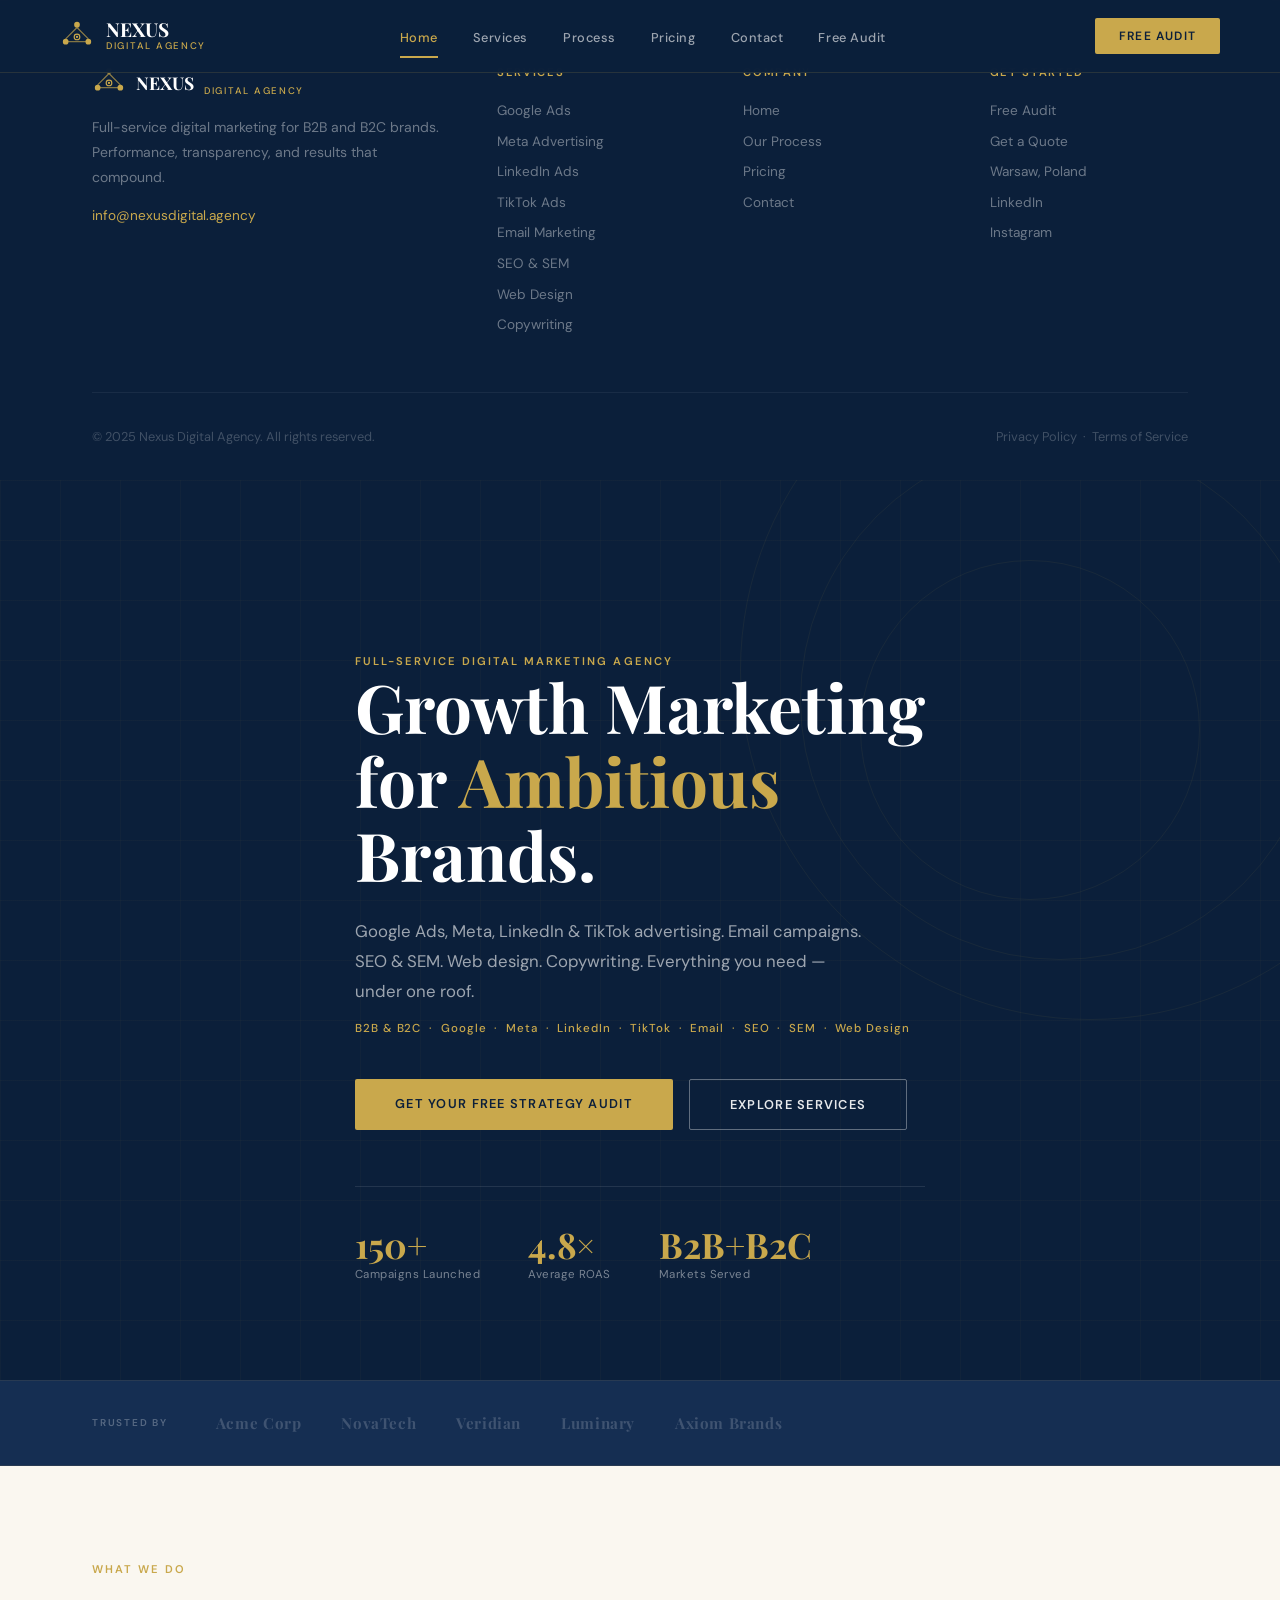
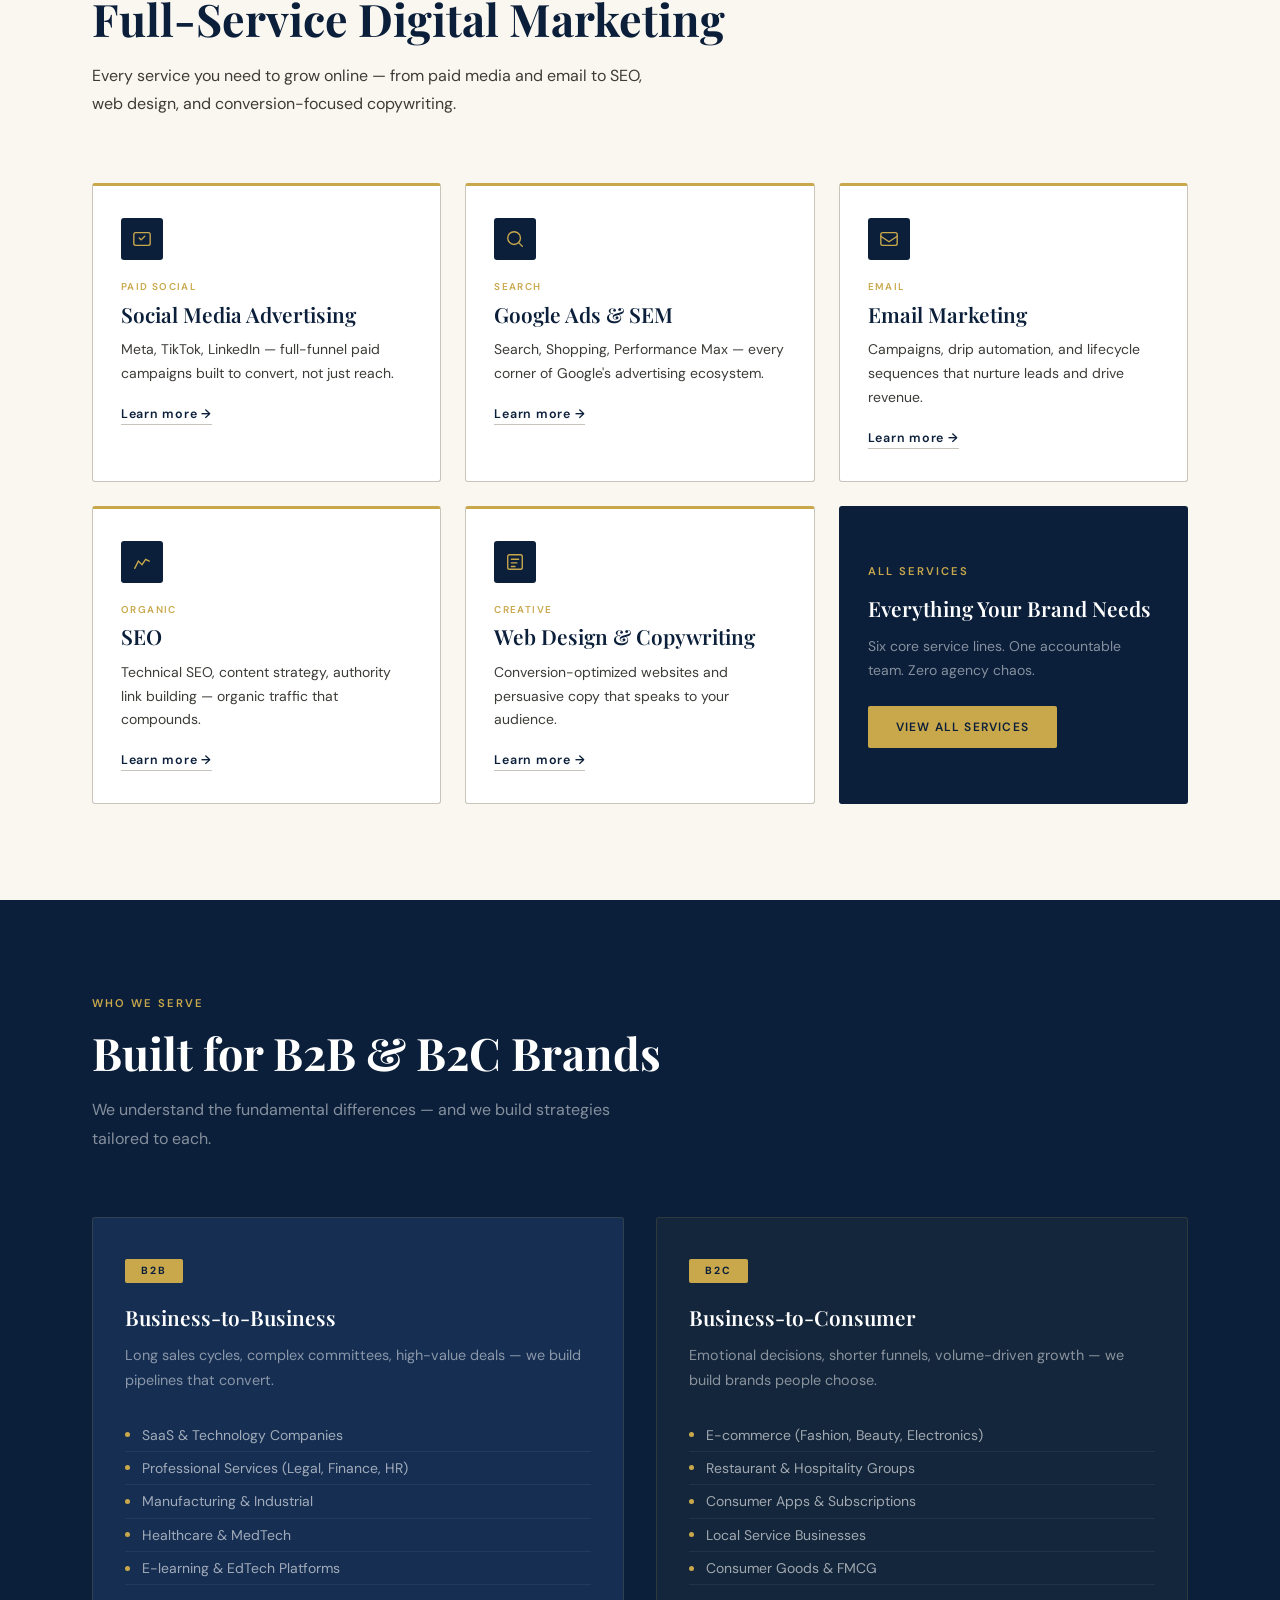
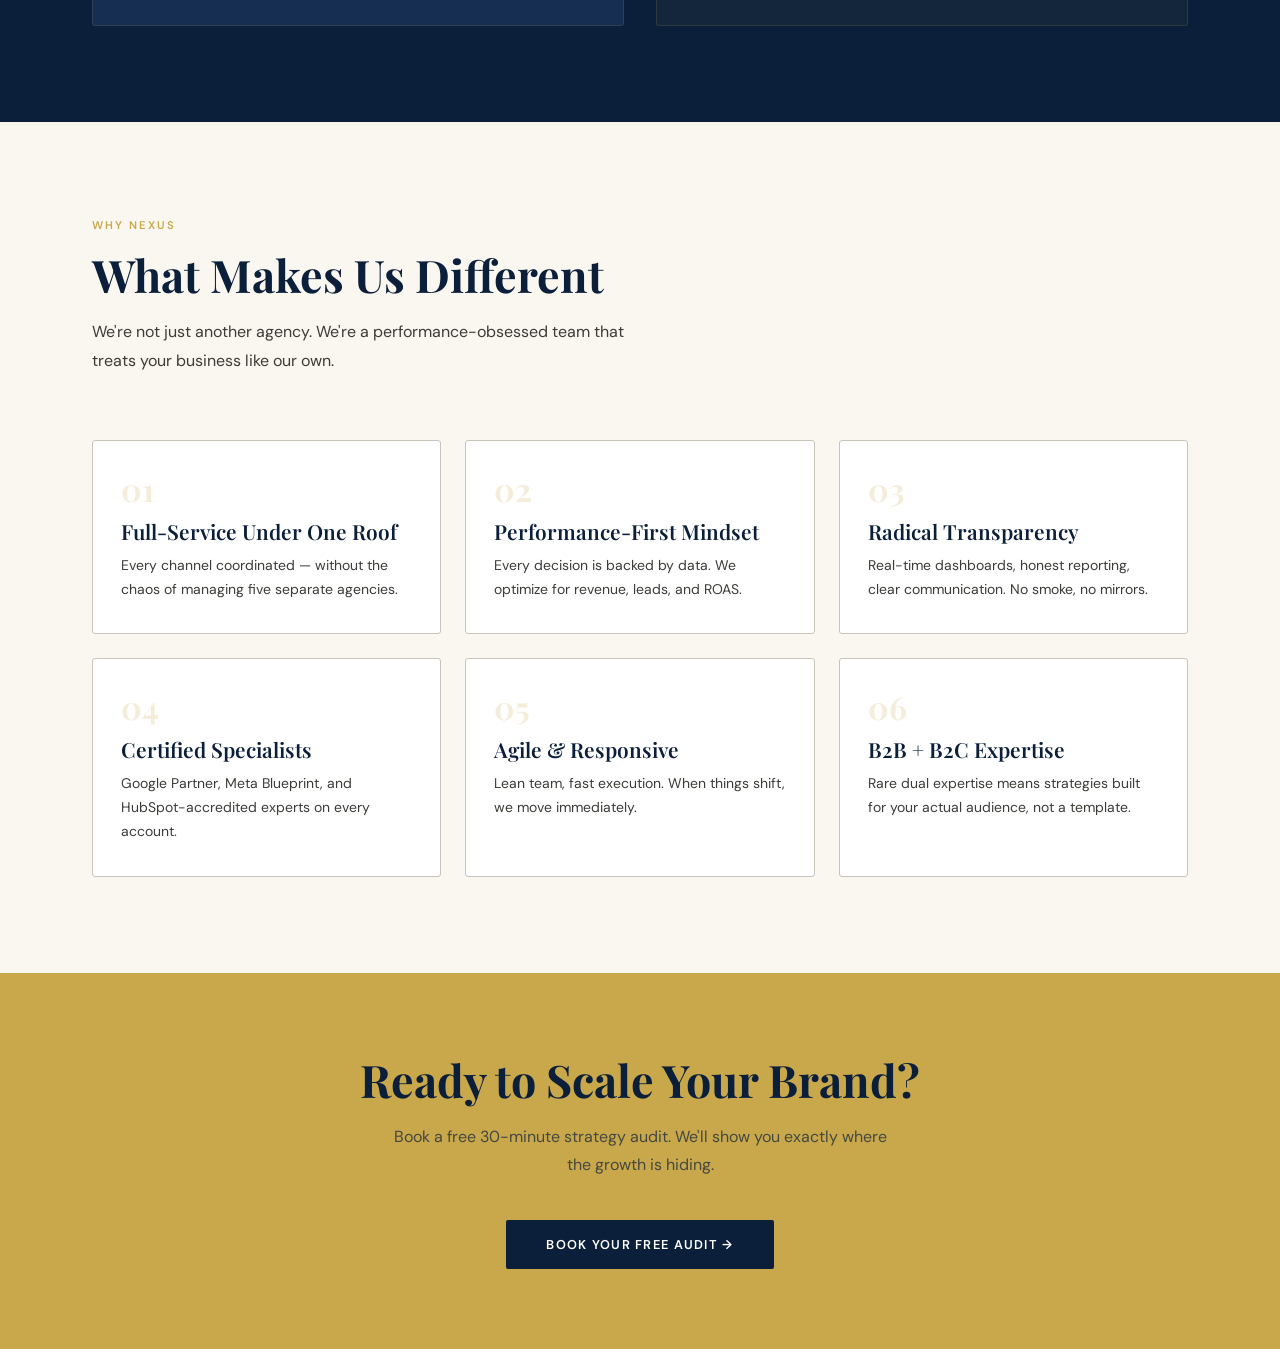
==== index.html @ a018c835 "Add files via upload" ====
<!DOCTYPE html>
<html lang="en">
<head>
<meta charset="UTF-8"/><meta name="viewport" content="width=device-width,initial-scale=1.0"/>
<title>Nexus Digital Agency — Performance-Driven Marketing</title>
<link rel="stylesheet" href="shared.css"/>
<style>
/* ── HERO ── */
.hero{background:var(--navy);min-height:100vh;display:flex;align-items:center;padding-top:72px;position:relative;overflow:hidden}
.hero-ring{position:absolute;border-radius:50%;border:1px solid rgba(201,168,76,.07)}
.hero-ring-1{width:700px;height:700px;top:-160px;right:-160px}
.hero-ring-2{width:520px;height:520px;top:-40px;right:-40px}
.hero-ring-3{width:340px;height:340px;top:80px;right:80px}
.hero-grid{position:absolute;inset:0;background-image:linear-gradient(rgba(201,168,76,.03) 1px,transparent 1px),linear-gradient(90deg,rgba(201,168,76,.03) 1px,transparent 1px);background-size:60px 60px}
.hero-content{position:relative;z-index:2;max-width:700px}
.hero h1{color:var(--white);margin-bottom:1.5rem}
.hero h1 em{font-style:normal;color:var(--gold)}
.hero-desc{font-size:1.05rem;color:rgba(255,255,255,.6);max-width:520px;line-height:1.8;margin-bottom:.75rem}
.hero-channels{font-size:.72rem;font-weight:500;letter-spacing:.08em;color:var(--gold);margin-bottom:2.5rem}
.hero-actions{display:flex;gap:1rem;flex-wrap:wrap;margin-bottom:3.5rem}
.hero-stats{display:flex;gap:3rem;padding-top:2.5rem;border-top:1px solid rgba(255,255,255,.1);flex-wrap:wrap}
.stat-num{font-family:var(--serif);font-size:2.2rem;font-weight:700;color:var(--gold);line-height:1}
.stat-label{font-size:.72rem;color:rgba(255,255,255,.45);margin-top:.3rem;letter-spacing:.04em}

/* ── CLIENTS ── */
.clients{background:var(--navy-mid);padding:2rem 0;border-top:1px solid rgba(201,168,76,.1);border-bottom:1px solid rgba(201,168,76,.1)}
.clients-inner{display:flex;align-items:center;gap:3rem;flex-wrap:wrap}
.clients-label{font-size:.62rem;font-weight:600;letter-spacing:.18em;text-transform:uppercase;color:rgba(255,255,255,.28);white-space:nowrap}
.client-logos{display:flex;gap:2.5rem;align-items:center;flex-wrap:wrap;flex:1}
.client-name{font-family:var(--serif);font-size:.95rem;font-weight:700;color:rgba(255,255,255,.18);letter-spacing:.04em}

/* ── SERVICES PREVIEW ── */
.services-preview{background:var(--cream)}
.svc-grid{display:grid;grid-template-columns:repeat(3,1fr);gap:1.5rem}
.svc-card{background:var(--white);border:1px solid var(--gray-300);border-top:3px solid var(--gold);border-radius:3px;padding:2rem 1.75rem;transition:all .3s var(--ease);position:relative;overflow:hidden}
.svc-card::after{content:'';position:absolute;bottom:0;left:0;right:0;height:2px;background:var(--navy);transform:scaleX(0);transition:transform .3s var(--ease)}
.svc-card:hover{transform:translateY(-4px);box-shadow:0 16px 40px rgba(11,31,58,.1)}
.svc-card:hover::after{transform:scaleX(1)}
.svc-icon{width:42px;height:42px;background:var(--navy);border-radius:3px;display:flex;align-items:center;justify-content:center;margin-bottom:1.25rem}
.svc-tag{font-size:.62rem;font-weight:600;letter-spacing:.14em;text-transform:uppercase;color:var(--gold);margin-bottom:.4rem}
.svc-card h3{margin-bottom:.6rem;color:var(--navy)}
.svc-card p{font-size:.875rem;line-height:1.7}
.svc-more{display:inline-flex;align-items:center;gap:.4rem;margin-top:1.25rem;font-size:.78rem;font-weight:600;letter-spacing:.06em;color:var(--navy);border-bottom:1px solid var(--gray-300);padding-bottom:2px;transition:all .2s}
.svc-card:hover .svc-more{color:var(--gold);border-color:var(--gold)}
.view-all-wrap{text-align:center;margin-top:3rem}

/* ── MARKETS ── */
.markets{background:var(--navy)}
.markets-grid{display:grid;grid-template-columns:1fr 1fr;gap:2rem}
.market-card{border-radius:3px;padding:2.5rem 2rem;border:1px solid rgba(201,168,76,.14)}
.market-card.b2b{background:var(--navy-mid)}
.market-card.b2c{background:rgba(201,168,76,.05)}
.market-badge{display:inline-block;font-size:.65rem;font-weight:700;letter-spacing:.2em;text-transform:uppercase;background:var(--gold);color:var(--navy);padding:.35rem 1rem;border-radius:2px;margin-bottom:1.25rem}
.market-card h3{color:var(--white);margin-bottom:.65rem}
.market-card>p{color:rgba(255,255,255,.5);font-size:.9rem;margin-bottom:1.5rem}
.market-list{list-style:none}
.market-list li{font-size:.875rem;color:rgba(255,255,255,.6);padding:.45rem 0;border-bottom:1px solid rgba(255,255,255,.06);display:flex;align-items:center;gap:.75rem}
.market-list li::before{content:'';width:5px;height:5px;border-radius:50%;background:var(--gold);flex-shrink:0}

/* ── WHY ── */
.why{background:var(--cream)}
.why-grid{display:grid;grid-template-columns:repeat(3,1fr);gap:1.5rem}
.why-card{padding:2rem 1.75rem;background:var(--white);border:1px solid var(--gray-300);border-radius:3px;transition:border-color .3s}
.why-card:hover{border-color:var(--gold)}
.why-num{font-family:var(--serif);font-size:2rem;font-weight:700;color:var(--gold);opacity:.2;line-height:1;margin-bottom:.75rem}
.why-card h3{margin-bottom:.5rem}
.why-card p{font-size:.875rem;line-height:1.7}

@media(max-width:900px){.svc-grid,.markets-grid,.why-grid{grid-template-columns:1fr 1fr}}
@media(max-width:580px){.svc-grid,.markets-grid,.why-grid{grid-template-columns:1fr}.hero-stats{gap:1.5rem}}
</style>
</head>
<body data-page="index">
<script src="shared-nav.js"></script>

<!-- HERO -->
<section class="hero">
  <div class="hero-grid"></div>
  <div class="hero-ring hero-ring-1"></div>
  <div class="hero-ring hero-ring-2"></div>
  <div class="hero-ring hero-ring-3"></div>
  <div class="container">
    <div class="hero-content">
      <span class="label fade-up">Full-Service Digital Marketing Agency</span>
      <h1 class="fade-up fade-up-1">Growth Marketing<br/>for <em>Ambitious</em><br/>Brands.</h1>
      <p class="hero-desc fade-up fade-up-2">Google Ads, Meta, LinkedIn &amp; TikTok advertising. Email campaigns. SEO &amp; SEM. Web design. Copywriting. Everything you need — under one roof.</p>
      <p class="hero-channels fade-up fade-up-2">B2B &amp; B2C &nbsp;·&nbsp; Google &nbsp;·&nbsp; Meta &nbsp;·&nbsp; LinkedIn &nbsp;·&nbsp; TikTok &nbsp;·&nbsp; Email &nbsp;·&nbsp; SEO &nbsp;·&nbsp; SEM &nbsp;·&nbsp; Web Design</p>
      <div class="hero-actions fade-up fade-up-3">
        <a href="free-audit.html" class="btn btn-gold">Get Your Free Strategy Audit</a>
        <a href="services.html" class="btn btn-outline">Explore Services</a>
      </div>
      <div class="hero-stats fade-up fade-up-4">
        <div><div class="stat-num">150+</div><div class="stat-label">Campaigns Launched</div></div>
        <div><div class="stat-num">4.8×</div><div class="stat-label">Average ROAS</div></div>
        <div><div class="stat-num">B2B+B2C</div><div class="stat-label">Markets Served</div></div>
      </div>
    </div>
  </div>
</section>

<!-- CLIENTS -->
<div class="clients">
  <div class="container">
    <div class="clients-inner">
      <span class="clients-label">Trusted by</span>
      <div class="client-logos">
        <span class="client-name">Acme Corp</span>
        <span class="client-name">NovaTech</span>
        <span class="client-name">Veridian</span>
        <span class="client-name">Luminary</span>
        <span class="client-name">Axiom Brands</span>
      </div>
    </div>
  </div>
</div>

<!-- SERVICES PREVIEW -->
<section class="section services-preview">
  <div class="container">
    <div class="section-header">
      <span class="label">What We Do</span>
      <h2>Full-Service Digital Marketing</h2>
      <p>Every service you need to grow online — from paid media and email to SEO, web design, and conversion-focused copywriting.</p>
    </div>
    <div class="svc-grid">
      <div class="svc-card">
        <div class="svc-icon"><svg width="20" height="20" viewBox="0 0 22 22" fill="none" stroke="#C9A84C" stroke-width="1.5" stroke-linecap="round"><rect x="2" y="4" width="18" height="14" rx="2"/><path d="M8 10l2 2 4-4"/></svg></div>
        <div class="svc-tag">Paid Social</div>
        <h3>Social Media Advertising</h3>
        <p>Meta, TikTok, LinkedIn — full-funnel paid campaigns built to convert, not just reach.</p>
        <a href="services.html" class="svc-more">Learn more →</a>
      </div>
      <div class="svc-card">
        <div class="svc-icon"><svg width="20" height="20" viewBox="0 0 22 22" fill="none" stroke="#C9A84C" stroke-width="1.5" stroke-linecap="round"><circle cx="10" cy="10" r="7"/><path d="M15 15l4 4"/></svg></div>
        <div class="svc-tag">Search</div>
        <h3>Google Ads &amp; SEM</h3>
        <p>Search, Shopping, Performance Max — every corner of Google's advertising ecosystem.</p>
        <a href="services.html" class="svc-more">Learn more →</a>
      </div>
      <div class="svc-card">
        <div class="svc-icon"><svg width="20" height="20" viewBox="0 0 22 22" fill="none" stroke="#C9A84C" stroke-width="1.5" stroke-linecap="round"><rect x="2" y="4" width="18" height="14" rx="2"/><path d="M2 8l9 6 9-6"/></svg></div>
        <div class="svc-tag">Email</div>
        <h3>Email Marketing</h3>
        <p>Campaigns, drip automation, and lifecycle sequences that nurture leads and drive revenue.</p>
        <a href="services.html" class="svc-more">Learn more →</a>
      </div>
      <div class="svc-card">
        <div class="svc-icon"><svg width="20" height="20" viewBox="0 0 22 22" fill="none" stroke="#C9A84C" stroke-width="1.5" stroke-linecap="round"><path d="M3 18l4-8 4 4 4-6 4 2"/></svg></div>
        <div class="svc-tag">Organic</div>
        <h3>SEO</h3>
        <p>Technical SEO, content strategy, authority link building — organic traffic that compounds.</p>
        <a href="services.html" class="svc-more">Learn more →</a>
      </div>
      <div class="svc-card">
        <div class="svc-icon"><svg width="20" height="20" viewBox="0 0 22 22" fill="none" stroke="#C9A84C" stroke-width="1.5" stroke-linecap="round"><rect x="3" y="3" width="16" height="16" rx="2"/><path d="M7 8h8M7 12h6M7 16h4"/></svg></div>
        <div class="svc-tag">Creative</div>
        <h3>Web Design &amp; Copywriting</h3>
        <p>Conversion-optimized websites and persuasive copy that speaks to your audience.</p>
        <a href="services.html" class="svc-more">Learn more →</a>
      </div>
      <div class="svc-card" style="background:var(--navy);border-color:var(--navy)">
        <div style="height:100%;display:flex;flex-direction:column;justify-content:center;align-items:flex-start">
          <span class="label" style="margin-bottom:1rem;display:block">All Services</span>
          <h3 style="color:var(--white);margin-bottom:.75rem">Everything Your Brand Needs</h3>
          <p style="color:rgba(255,255,255,.5);font-size:.875rem;margin-bottom:1.5rem">Six core service lines. One accountable team. Zero agency chaos.</p>
          <a href="services.html" class="btn btn-gold" style="font-size:.75rem;padding:.8rem 1.75rem">View All Services</a>
        </div>
      </div>
    </div>
  </div>
</section>

<!-- MARKETS -->
<section class="section markets">
  <div class="container">
    <div class="section-header">
      <span class="label">Who We Serve</span>
      <h2 style="color:var(--white)">Built for B2B &amp; B2C Brands</h2>
      <p style="color:rgba(255,255,255,.5)">We understand the fundamental differences — and we build strategies tailored to each.</p>
    </div>
    <div class="markets-grid">
      <div class="market-card b2b">
        <span class="market-badge">B2B</span>
        <h3>Business-to-Business</h3>
        <p>Long sales cycles, complex committees, high-value deals — we build pipelines that convert.</p>
        <ul class="market-list">
          <li>SaaS &amp; Technology Companies</li>
          <li>Professional Services (Legal, Finance, HR)</li>
          <li>Manufacturing &amp; Industrial</li>
          <li>Healthcare &amp; MedTech</li>
          <li>E-learning &amp; EdTech Platforms</li>
        </ul>
      </div>
      <div class="market-card b2c">
        <span class="market-badge">B2C</span>
        <h3>Business-to-Consumer</h3>
        <p>Emotional decisions, shorter funnels, volume-driven growth — we build brands people choose.</p>
        <ul class="market-list">
          <li>E-commerce (Fashion, Beauty, Electronics)</li>
          <li>Restaurant &amp; Hospitality Groups</li>
          <li>Consumer Apps &amp; Subscriptions</li>
          <li>Local Service Businesses</li>
          <li>Consumer Goods &amp; FMCG</li>
        </ul>
      </div>
    </div>
  </div>
</section>

<!-- WHY US -->
<section class="section why">
  <div class="container">
    <div class="section-header">
      <span class="label">Why Nexus</span>
      <h2>What Makes Us Different</h2>
      <p>We're not just another agency. We're a performance-obsessed team that treats your business like our own.</p>
    </div>
    <div class="why-grid">
      <div class="why-card"><div class="why-num">01</div><h3>Full-Service Under One Roof</h3><p>Every channel coordinated — without the chaos of managing five separate agencies.</p></div>
      <div class="why-card"><div class="why-num">02</div><h3>Performance-First Mindset</h3><p>Every decision is backed by data. We optimize for revenue, leads, and ROAS.</p></div>
      <div class="why-card"><div class="why-num">03</div><h3>Radical Transparency</h3><p>Real-time dashboards, honest reporting, clear communication. No smoke, no mirrors.</p></div>
      <div class="why-card"><div class="why-num">04</div><h3>Certified Specialists</h3><p>Google Partner, Meta Blueprint, and HubSpot-accredited experts on every account.</p></div>
      <div class="why-card"><div class="why-num">05</div><h3>Agile &amp; Responsive</h3><p>Lean team, fast execution. When things shift, we move immediately.</p></div>
      <div class="why-card"><div class="why-num">06</div><h3>B2B + B2C Expertise</h3><p>Rare dual expertise means strategies built for your actual audience, not a template.</p></div>
    </div>
  </div>
</section>

<!-- CTA -->
<section class="cta-band">
  <div class="container">
    <h2>Ready to Scale Your Brand?</h2>
    <p>Book a free 30-minute strategy audit. We'll show you exactly where the growth is hiding.</p>
    <a href="free-audit.html" class="btn btn-navy">Book Your Free Audit →</a>
  </div>
</section>
</body>
</html>
---- shared.css ----
/* ════════════════════════════════════════
   NEXUS DIGITAL AGENCY — SHARED STYLES
   Navy #0B1F3A · Gold #C9A84C
   Playfair Display + DM Sans
════════════════════════════════════════ */
@import url('https://fonts.googleapis.com/css2?family=Playfair+Display:ital,wght@0,400;0,600;0,700;0,900;1,400&family=DM+Sans:wght@300;400;500;600&display=swap');

:root {
  --navy:       #0B1F3A;
  --navy-mid:   #152E52;
  --navy-light: #1E3F6F;
  --gold:       #C9A84C;
  --gold-light: #E8C96B;
  --gold-pale:  #F5E6B8;
  --cream:      #FAF7F0;
  --white:      #FFFFFF;
  --gray-100:   #F4F2EE;
  --gray-300:   #C8C4BB;
  --gray-500:   #8A8680;
  --gray-700:   #3D3B37;
  --serif: 'Playfair Display', Georgia, serif;
  --sans:  'DM Sans', system-ui, sans-serif;
  --ease:  cubic-bezier(0.25,0.46,0.45,0.94);
}
*,*::before,*::after{box-sizing:border-box;margin:0;padding:0}
html{scroll-behavior:smooth}
body{font-family:var(--sans);background:var(--cream);color:var(--navy);overflow-x:hidden}
h1,h2,h3{font-family:var(--serif)}
h1{font-size:clamp(2.4rem,6vw,4.2rem);font-weight:700;line-height:1.1}
h2{font-size:clamp(1.8rem,4vw,2.8rem);font-weight:700;line-height:1.2}
h3{font-size:clamp(1rem,2vw,1.3rem);font-weight:600;line-height:1.4}
p{font-size:1rem;line-height:1.8;color:var(--gray-700)}
a{text-decoration:none;color:inherit}
.label{font-size:.7rem;font-weight:600;letter-spacing:.18em;text-transform:uppercase;color:var(--gold)}
.container{max-width:1160px;margin:0 auto;padding:0 2rem}
.section{padding:6rem 0}
.section-header{margin-bottom:4rem}
.section-header .label{margin-bottom:1rem;display:block}
.section-header h2{margin-bottom:1rem}
.section-header p{max-width:560px}

/* ── BUTTONS ── */
.btn{display:inline-block;font-family:var(--sans);font-size:.8rem;font-weight:600;letter-spacing:.1em;text-transform:uppercase;padding:1rem 2.5rem;border-radius:2px;cursor:pointer;transition:all .25s var(--ease);border:none;outline:none}
.btn-gold{background:var(--gold);color:var(--navy)}.btn-gold:hover{background:var(--gold-light);transform:translateY(-2px)}
.btn-outline{background:transparent;color:rgba(255,255,255,.9);border:1px solid rgba(255,255,255,.35)}.btn-outline:hover{border-color:var(--gold);color:var(--gold);transform:translateY(-2px)}
.btn-navy{background:var(--navy);color:var(--white)}.btn-navy:hover{background:var(--navy-light);transform:translateY(-2px)}
.btn-outline-navy{background:transparent;color:var(--navy);border:1px solid var(--navy)}.btn-outline-navy:hover{background:var(--navy);color:var(--white);transform:translateY(-2px)}

/* ── NAVBAR ── */
.navbar{position:fixed;top:0;left:0;right:0;z-index:200;background:rgba(11,31,58,.97);backdrop-filter:blur(12px);border-bottom:1px solid rgba(201,168,76,.15);padding:0 2rem}
.navbar-inner{max-width:1160px;margin:0 auto;height:72px;display:flex;align-items:center;justify-content:space-between}
.navbar-logo{display:flex;align-items:center;gap:12px}
.navbar-logo-text .name{font-family:var(--serif);font-size:1.2rem;font-weight:700;color:var(--white);line-height:1}
.navbar-logo-text .tagline{font-size:.6rem;font-weight:500;letter-spacing:.18em;text-transform:uppercase;color:var(--gold)}
.navbar-nav{display:flex;align-items:center;gap:0;list-style:none}
.navbar-nav a{font-size:.8rem;font-weight:500;letter-spacing:.04em;color:rgba(255,255,255,.6);padding:.5rem 1.1rem;transition:color .2s;position:relative}
.navbar-nav a:hover{color:var(--gold)}
.navbar-nav a.active{color:var(--gold)}
.navbar-nav a.active::after{content:'';position:absolute;bottom:-4px;left:1.1rem;right:1.1rem;height:2px;background:var(--gold)}
.navbar-cta{font-size:.75rem;font-weight:600;letter-spacing:.1em;text-transform:uppercase;background:var(--gold);color:var(--navy);padding:.65rem 1.5rem;border-radius:2px;transition:all .2s;margin-left:1rem}
.navbar-cta:hover{background:var(--gold-light);transform:translateY(-1px)}
.hamburger{display:none;flex-direction:column;gap:5px;cursor:pointer;padding:.5rem}
.hamburger span{width:22px;height:1.5px;background:var(--white);transition:all .3s}
@media(max-width:768px){
  .navbar-nav{display:none;position:absolute;top:72px;left:0;right:0;background:var(--navy);padding:1rem 2rem 1.5rem;flex-direction:column;align-items:flex-start;gap:0;border-top:1px solid rgba(201,168,76,.15)}
  .navbar-nav.open{display:flex}
  .navbar-nav a{padding:.75rem 0;width:100%}
  .hamburger{display:flex}
  .navbar-cta{display:none}
}

/* ── PAGE HERO (interior pages) ── */
.page-hero{background:var(--navy);padding:8rem 0 5rem;position:relative;overflow:hidden}
.page-hero-geo{position:absolute;top:0;right:0;bottom:0;width:50%;pointer-events:none}
.page-hero-ring{position:absolute;border-radius:50%;border:1px solid rgba(201,168,76,.06)}
.page-hero .label{margin-bottom:1rem;display:block}
.page-hero h1{color:var(--white);margin-bottom:1.25rem}
.page-hero h1 em{font-style:normal;color:var(--gold)}
.page-hero-desc{font-size:1.05rem;color:rgba(255,255,255,.6);max-width:540px;line-height:1.8}

/* ── FOOTER ── */
footer{background:var(--navy);padding:4rem 0 2rem;border-top:1px solid rgba(201,168,76,.15)}
.footer-grid{display:grid;grid-template-columns:1.8fr 1fr 1fr 1fr;gap:3rem;margin-bottom:3rem}
.footer-brand p{font-size:.875rem;color:rgba(255,255,255,.4);line-height:1.8;margin-top:1rem}
.footer-col h4{font-size:.7rem;font-weight:600;letter-spacing:.15em;text-transform:uppercase;color:var(--gold);margin-bottom:1.25rem}
.footer-links{list-style:none}
.footer-links li{margin-bottom:.6rem}
.footer-links a{font-size:.85rem;color:rgba(255,255,255,.4);transition:color .2s}
.footer-links a:hover{color:var(--gold)}
.footer-bottom{padding-top:2rem;border-top:1px solid rgba(255,255,255,.06);display:flex;justify-content:space-between;align-items:center;flex-wrap:wrap;gap:1rem}
.footer-bottom p{font-size:.8rem;color:rgba(255,255,255,.22)}
@media(max-width:900px){.footer-grid{grid-template-columns:1fr 1fr}}
@media(max-width:560px){.footer-grid{grid-template-columns:1fr}}

/* ── CTA BAND ── */
.cta-band{background:var(--gold);padding:5rem 0;text-align:center}
.cta-band h2{color:var(--navy);margin-bottom:1rem}
.cta-band p{color:rgba(11,31,58,.7);max-width:520px;margin:0 auto 2.5rem;font-size:1rem}

/* ── FADE IN ANIMATION ── */
@keyframes fadeUp{from{opacity:0;transform:translateY(24px)}to{opacity:1;transform:none}}
.fade-up{animation:fadeUp .7s var(--ease) both}
.fade-up-1{animation-delay:.1s}
.fade-up-2{animation-delay:.2s}
.fade-up-3{animation-delay:.3s}
.fade-up-4{animation-delay:.4s}
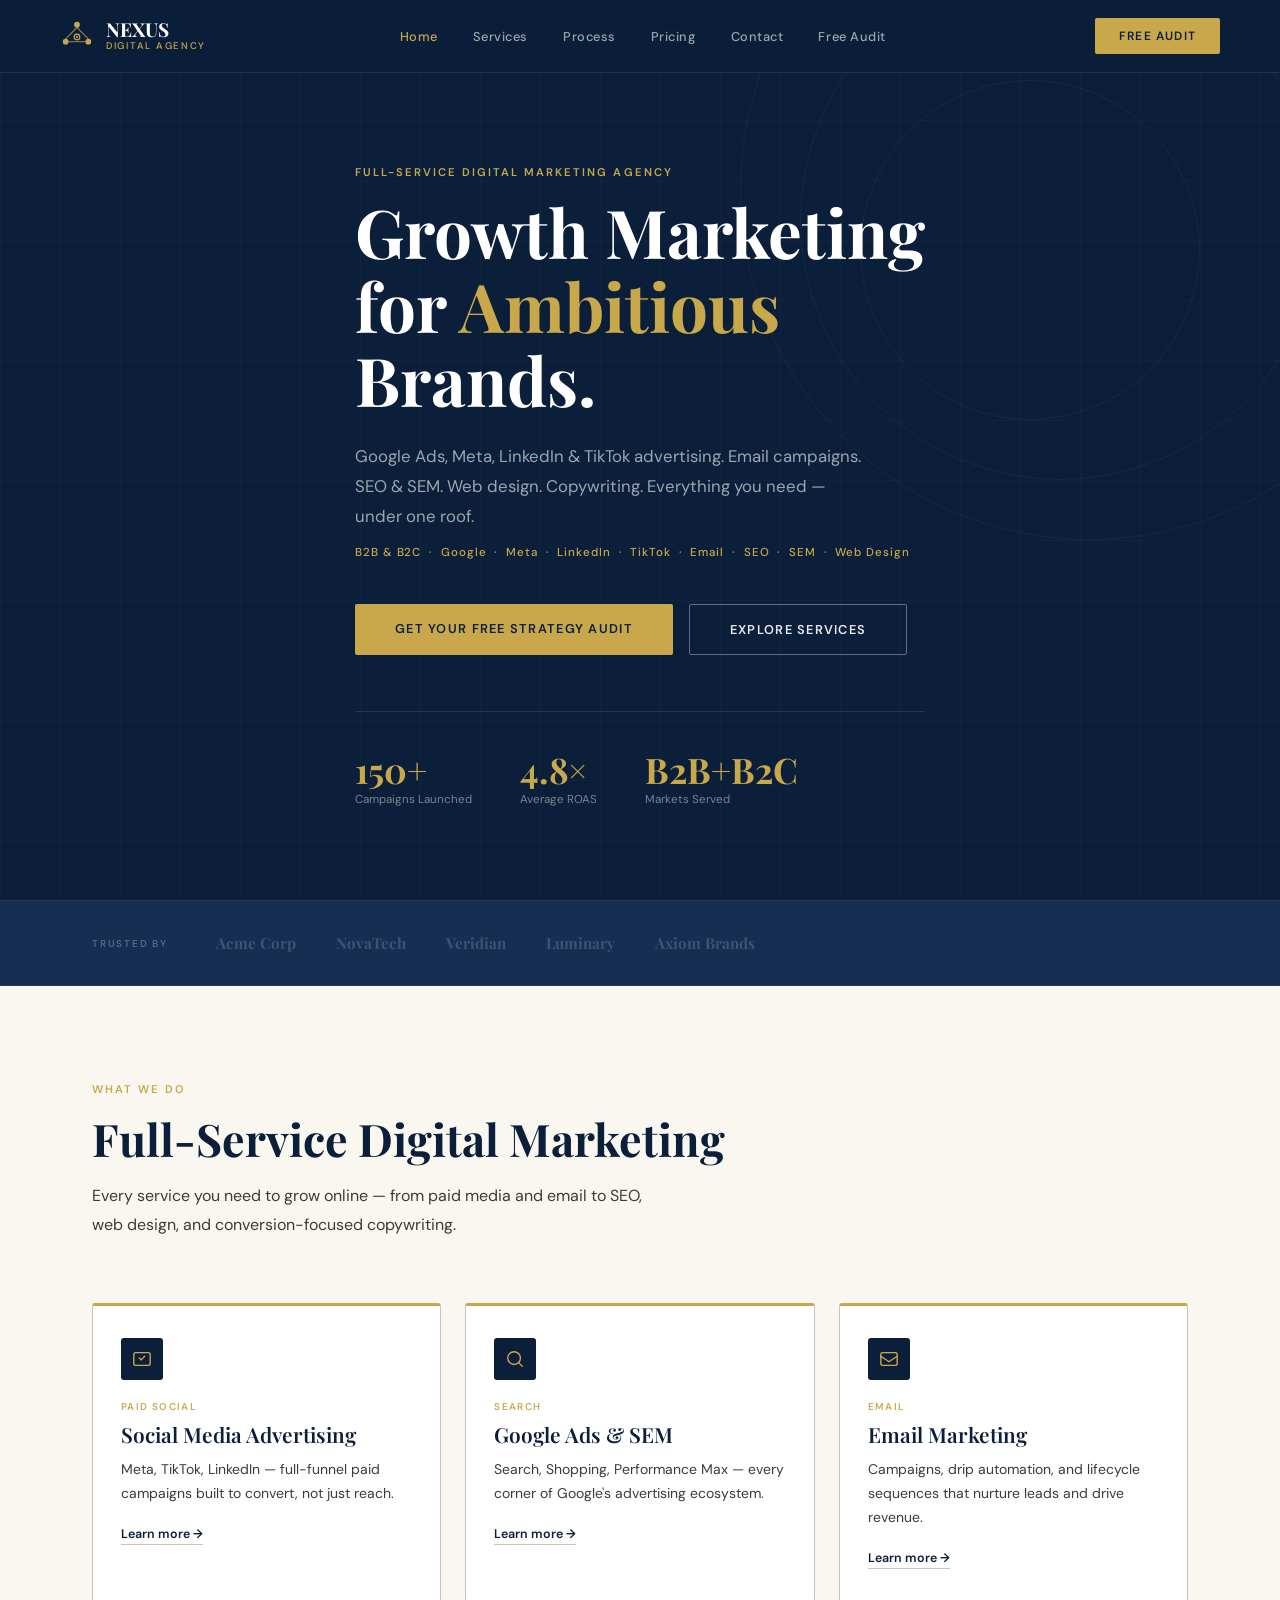
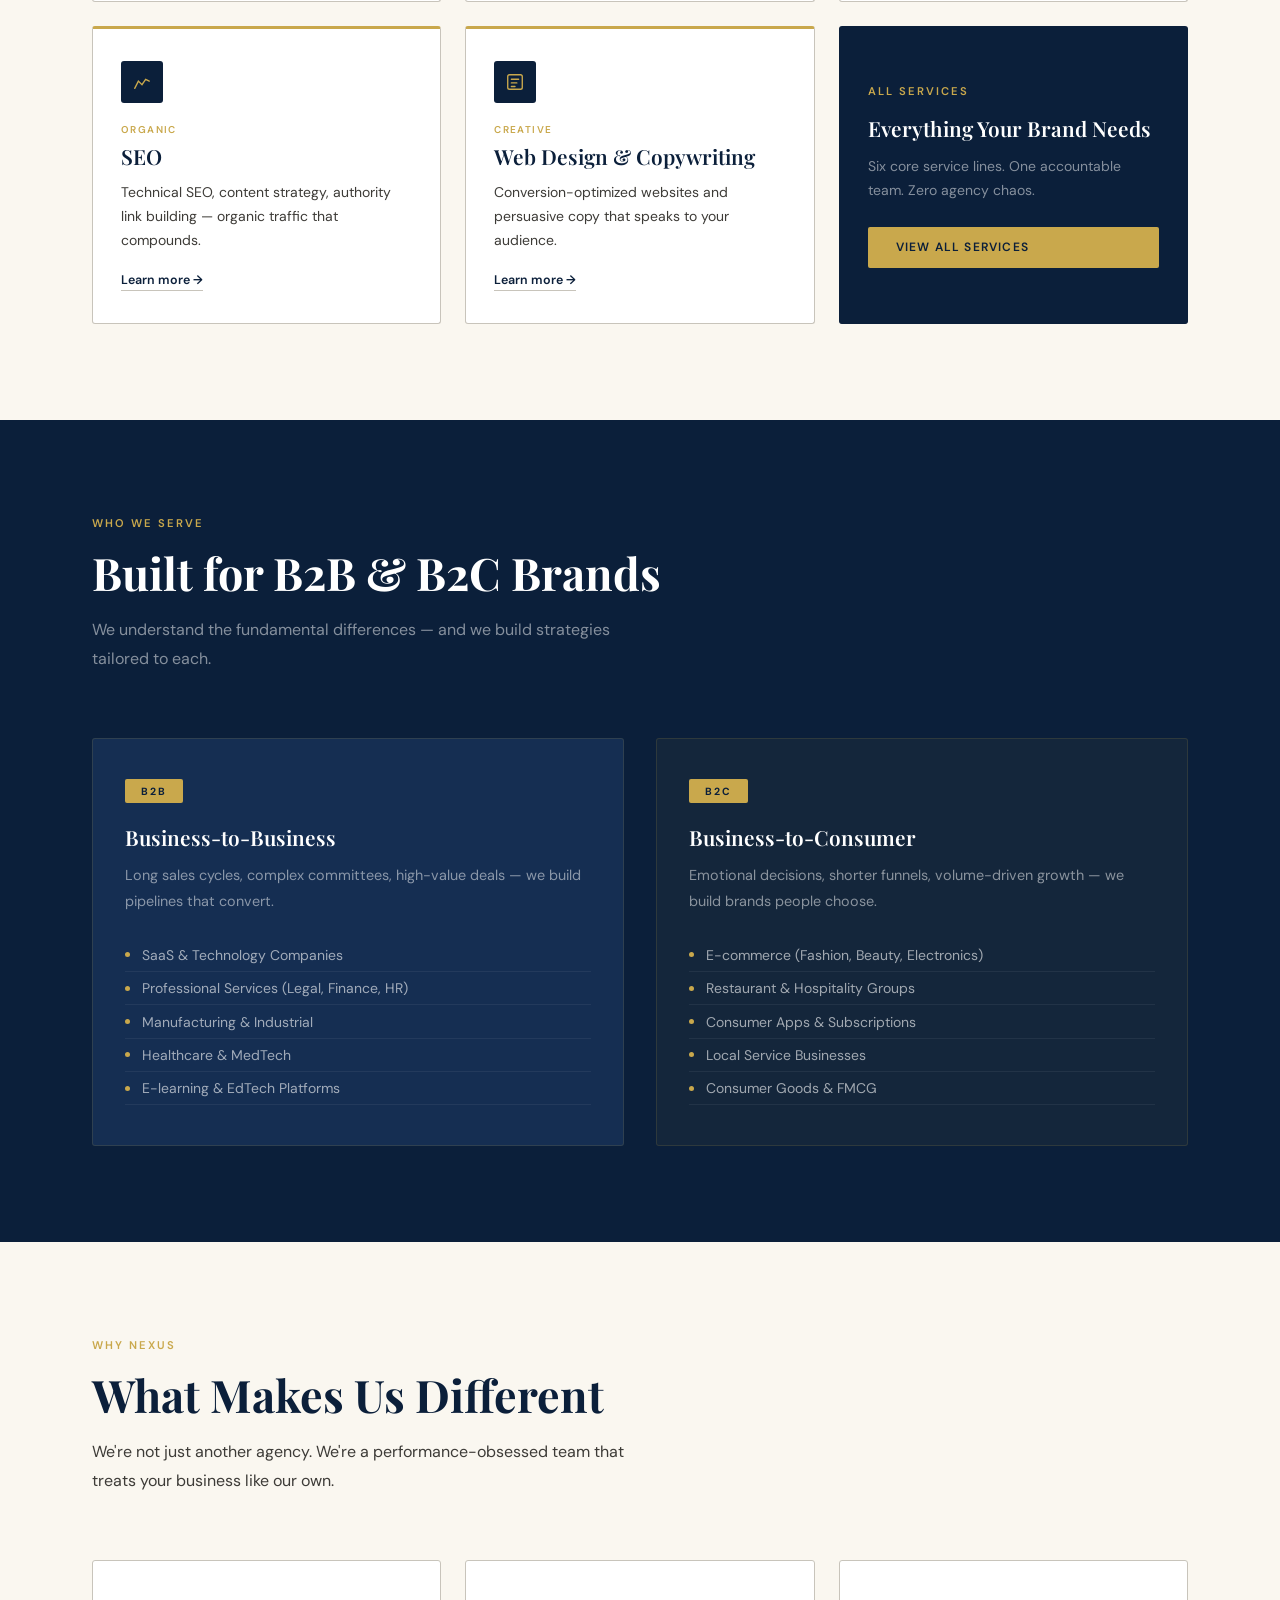
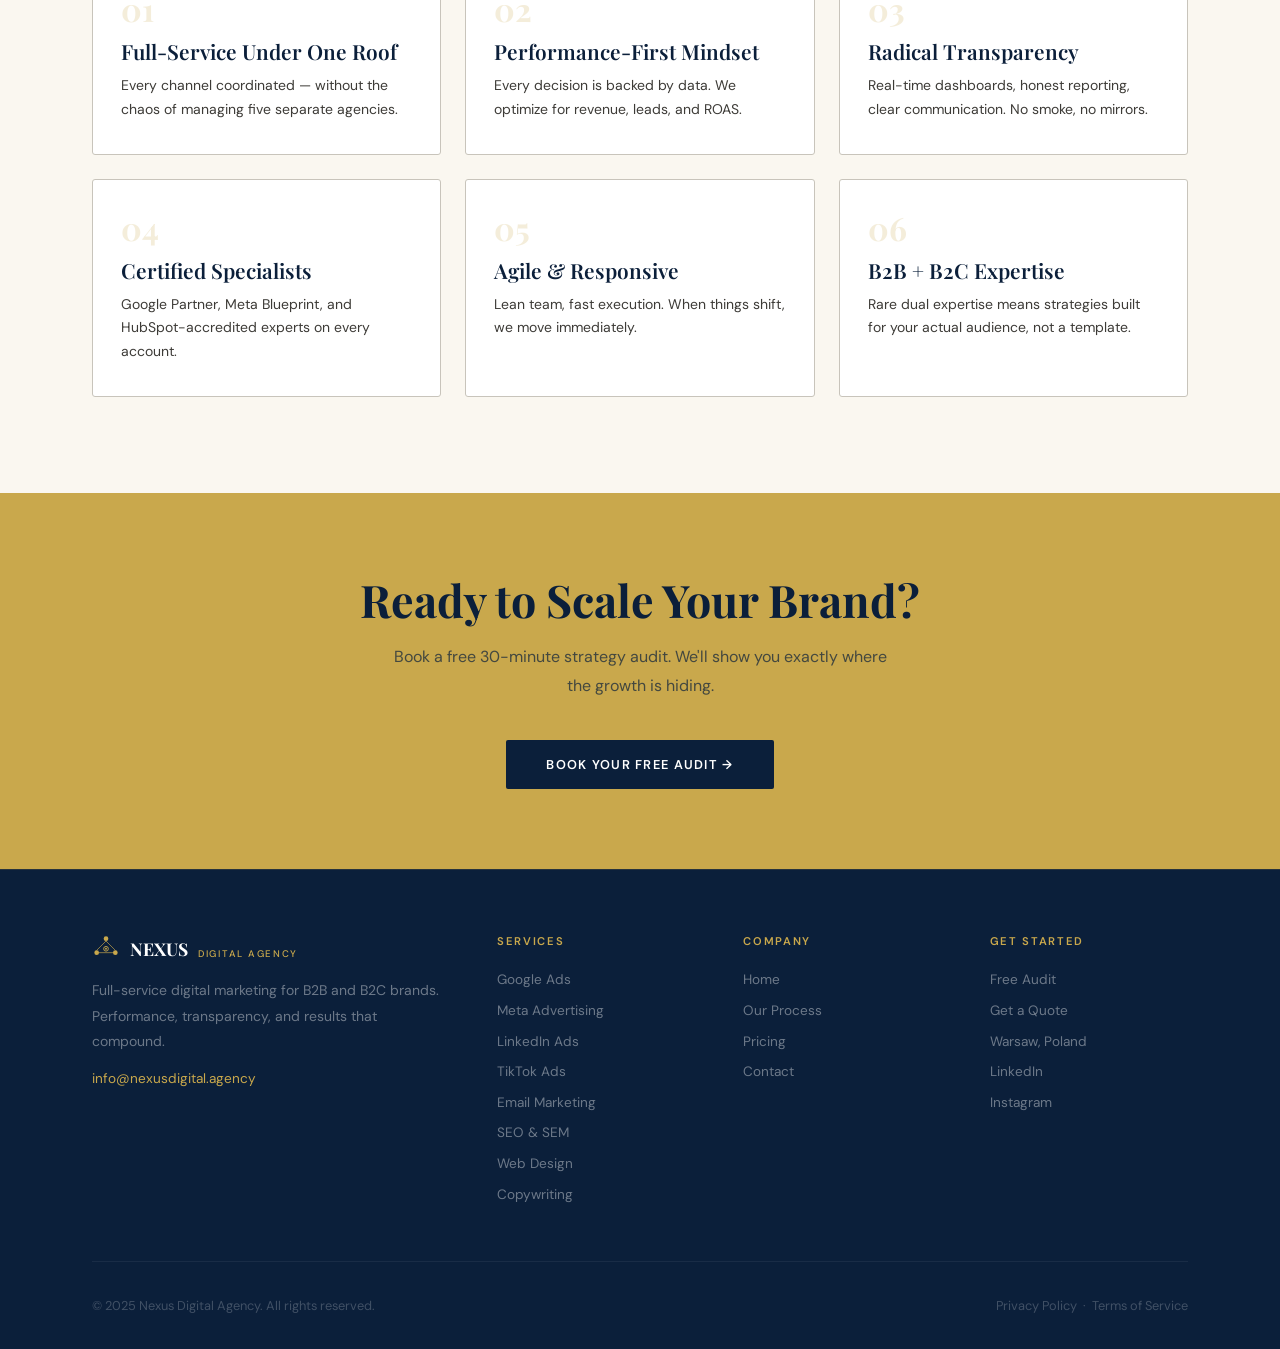
==== commit 63d88b11: "Add files via upload" ====
--- a/index.html
+++ b/index.html
@@ -1,11 +1,82 @@
 <!DOCTYPE html>
 <html lang="en">
 <head>
-<meta charset="UTF-8"/><meta name="viewport" content="width=device-width,initial-scale=1.0"/>
+<meta charset="UTF-8"/>
+<meta name="viewport" content="width=device-width,initial-scale=1.0"/>
 <title>Nexus Digital Agency — Performance-Driven Marketing</title>
-<link rel="stylesheet" href="shared.css"/>
+<link rel="preconnect" href="https://fonts.googleapis.com"/>
+<link rel="preconnect" href="https://fonts.gstatic.com" crossorigin/>
+<link href="https://fonts.googleapis.com/css2?family=Playfair+Display:ital,wght@0,400;0,600;0,700;0,900;1,400&family=DM+Sans:wght@300;400;500;600&display=swap" rel="stylesheet"/>
 <style>
-/* ── HERO ── */
+
+:root{--navy:#0B1F3A;--navy-mid:#152E52;--navy-light:#1E3F6F;--gold:#C9A84C;--gold-light:#E8C96B;--gold-pale:#F5E6B8;--cream:#FAF7F0;--white:#FFFFFF;--gray-100:#F4F2EE;--gray-300:#C8C4BB;--gray-500:#8A8680;--gray-700:#3D3B37;--serif:'Playfair Display',Georgia,serif;--sans:'DM Sans',system-ui,sans-serif;--ease:cubic-bezier(.25,.46,.45,.94)}
+*,*::before,*::after{box-sizing:border-box;margin:0;padding:0}
+html{scroll-behavior:smooth}
+body{font-family:var(--sans);background:var(--cream);color:var(--navy);overflow-x:hidden}
+h1,h2,h3{font-family:var(--serif)}
+h1{font-size:clamp(2.4rem,6vw,4.2rem);font-weight:700;line-height:1.1}
+h2{font-size:clamp(1.8rem,4vw,2.8rem);font-weight:700;line-height:1.2}
+h3{font-size:clamp(1rem,2vw,1.3rem);font-weight:600;line-height:1.4}
+p{font-size:1rem;line-height:1.8;color:var(--gray-700)}
+a{text-decoration:none;color:inherit}
+.label{font-size:.7rem;font-weight:600;letter-spacing:.18em;text-transform:uppercase;color:var(--gold)}
+.container{max-width:1160px;margin:0 auto;padding:0 2rem}
+.section{padding:6rem 0}
+.section-header{margin-bottom:4rem}
+.section-header .label{margin-bottom:1rem;display:block}
+.section-header h2{margin-bottom:1rem}
+.section-header p{max-width:560px}
+/* BUTTONS */
+.btn{display:inline-block;font-family:var(--sans);font-size:.8rem;font-weight:600;letter-spacing:.1em;text-transform:uppercase;padding:1rem 2.5rem;border-radius:2px;cursor:pointer;transition:all .25s;border:none;outline:none}
+.btn-gold{background:var(--gold);color:var(--navy)}.btn-gold:hover{background:var(--gold-light);transform:translateY(-2px)}
+.btn-outline{background:transparent;color:rgba(255,255,255,.9);border:1px solid rgba(255,255,255,.35)}.btn-outline:hover{border-color:var(--gold);color:var(--gold);transform:translateY(-2px)}
+.btn-navy{background:var(--navy);color:var(--white)}.btn-navy:hover{background:var(--navy-light);transform:translateY(-2px)}
+/* NAVBAR */
+.navbar{position:fixed;top:0;left:0;right:0;z-index:999;background:rgba(11,31,58,.98);border-bottom:1px solid rgba(201,168,76,.15);padding:0 2rem}
+.navbar-inner{max-width:1160px;margin:0 auto;height:72px;display:flex;align-items:center;justify-content:space-between}
+.navbar-logo{display:flex;align-items:center;gap:12px}
+.navbar-logo-text .name{font-family:var(--serif);font-size:1.2rem;font-weight:700;color:var(--white);line-height:1}
+.navbar-logo-text .tagline{font-size:.6rem;font-weight:500;letter-spacing:.18em;text-transform:uppercase;color:var(--gold)}
+.navbar-nav{display:flex;align-items:center;list-style:none;gap:0}
+.navbar-nav a{font-size:.8rem;font-weight:500;letter-spacing:.04em;color:rgba(255,255,255,.6);padding:.5rem 1.1rem;transition:color .2s;display:block}
+.navbar-nav a:hover,.navbar-nav a.active{color:var(--gold)}
+.navbar-cta{font-size:.75rem;font-weight:600;letter-spacing:.1em;text-transform:uppercase;background:var(--gold);color:var(--navy);padding:.65rem 1.5rem;border-radius:2px;transition:all .2s;margin-left:1rem;white-space:nowrap}
+.navbar-cta:hover{background:var(--gold-light)}
+.hamburger{display:none;flex-direction:column;gap:5px;cursor:pointer;padding:.5rem;background:none;border:none}
+.hamburger span{display:block;width:22px;height:2px;background:var(--white)}
+@media(max-width:768px){
+  .hamburger{display:flex}
+  .navbar-cta{display:none}
+  .navbar-nav{display:none;position:absolute;top:72px;left:0;right:0;background:var(--navy);padding:1rem 2rem 1.5rem;flex-direction:column;align-items:flex-start;border-top:1px solid rgba(201,168,76,.15)}
+  .navbar-nav.open{display:flex}
+  .navbar-nav a{padding:.75rem 0;width:100%;border-bottom:1px solid rgba(255,255,255,.05)}
+}
+/* PAGE HERO */
+.page-hero{background:var(--navy);padding:8rem 0 5rem;position:relative;overflow:hidden;margin-top:72px}
+.page-hero-ring{position:absolute;border-radius:50%;border:1px solid rgba(201,168,76,.06)}
+.page-hero .label{margin-bottom:1rem;display:block}
+.page-hero h1{color:var(--white);margin-bottom:1.25rem}
+.page-hero h1 em{font-style:normal;color:var(--gold)}
+.page-hero-desc{font-size:1.05rem;color:rgba(255,255,255,.6);max-width:540px;line-height:1.8}
+/* FOOTER */
+footer{background:var(--navy);padding:4rem 0 2rem;border-top:1px solid rgba(201,168,76,.15)}
+.footer-grid{display:grid;grid-template-columns:1.8fr 1fr 1fr 1fr;gap:3rem;margin-bottom:3rem}
+.footer-brand p{font-size:.875rem;color:rgba(255,255,255,.4);line-height:1.8;margin-top:1rem}
+.footer-col h4{font-size:.7rem;font-weight:600;letter-spacing:.15em;text-transform:uppercase;color:var(--gold);margin-bottom:1.25rem}
+.footer-links{list-style:none}
+.footer-links li{margin-bottom:.6rem}
+.footer-links a{font-size:.85rem;color:rgba(255,255,255,.4);transition:color .2s}
+.footer-links a:hover{color:var(--gold)}
+.footer-bottom{padding-top:2rem;border-top:1px solid rgba(255,255,255,.06);display:flex;justify-content:space-between;align-items:center;flex-wrap:wrap;gap:1rem}
+.footer-bottom p{font-size:.8rem;color:rgba(255,255,255,.22)}
+@media(max-width:900px){.footer-grid{grid-template-columns:1fr 1fr}}
+@media(max-width:560px){.footer-grid{grid-template-columns:1fr}}
+/* CTA BAND */
+.cta-band{background:var(--gold);padding:5rem 0;text-align:center}
+.cta-band h2{color:var(--navy);margin-bottom:1rem}
+.cta-band p{color:rgba(11,31,58,.7);max-width:520px;margin:0 auto 2.5rem;font-size:1rem}
+
+
 .hero{background:var(--navy);min-height:100vh;display:flex;align-items:center;padding-top:72px;position:relative;overflow:hidden}
 .hero-ring{position:absolute;border-radius:50%;border:1px solid rgba(201,168,76,.07)}
 .hero-ring-1{width:700px;height:700px;top:-160px;right:-160px}
@@ -20,31 +91,23 @@
 .hero-actions{display:flex;gap:1rem;flex-wrap:wrap;margin-bottom:3.5rem}
 .hero-stats{display:flex;gap:3rem;padding-top:2.5rem;border-top:1px solid rgba(255,255,255,.1);flex-wrap:wrap}
 .stat-num{font-family:var(--serif);font-size:2.2rem;font-weight:700;color:var(--gold);line-height:1}
-.stat-label{font-size:.72rem;color:rgba(255,255,255,.45);margin-top:.3rem;letter-spacing:.04em}
-
-/* ── CLIENTS ── */
+.stat-label{font-size:.72rem;color:rgba(255,255,255,.45);margin-top:.3rem}
 .clients{background:var(--navy-mid);padding:2rem 0;border-top:1px solid rgba(201,168,76,.1);border-bottom:1px solid rgba(201,168,76,.1)}
 .clients-inner{display:flex;align-items:center;gap:3rem;flex-wrap:wrap}
 .clients-label{font-size:.62rem;font-weight:600;letter-spacing:.18em;text-transform:uppercase;color:rgba(255,255,255,.28);white-space:nowrap}
 .client-logos{display:flex;gap:2.5rem;align-items:center;flex-wrap:wrap;flex:1}
-.client-name{font-family:var(--serif);font-size:.95rem;font-weight:700;color:rgba(255,255,255,.18);letter-spacing:.04em}
-
-/* ── SERVICES PREVIEW ── */
-.services-preview{background:var(--cream)}
+.client-name{font-family:var(--serif);font-size:.95rem;font-weight:700;color:rgba(255,255,255,.18)}
 .svc-grid{display:grid;grid-template-columns:repeat(3,1fr);gap:1.5rem}
-.svc-card{background:var(--white);border:1px solid var(--gray-300);border-top:3px solid var(--gold);border-radius:3px;padding:2rem 1.75rem;transition:all .3s var(--ease);position:relative;overflow:hidden}
-.svc-card::after{content:'';position:absolute;bottom:0;left:0;right:0;height:2px;background:var(--navy);transform:scaleX(0);transition:transform .3s var(--ease)}
+.svc-card{background:var(--white);border:1px solid var(--gray-300);border-top:3px solid var(--gold);border-radius:3px;padding:2rem 1.75rem;transition:all .3s;position:relative;overflow:hidden}
+.svc-card::after{content:'';position:absolute;bottom:0;left:0;right:0;height:2px;background:var(--navy);transform:scaleX(0);transition:transform .3s}
 .svc-card:hover{transform:translateY(-4px);box-shadow:0 16px 40px rgba(11,31,58,.1)}
 .svc-card:hover::after{transform:scaleX(1)}
 .svc-icon{width:42px;height:42px;background:var(--navy);border-radius:3px;display:flex;align-items:center;justify-content:center;margin-bottom:1.25rem}
 .svc-tag{font-size:.62rem;font-weight:600;letter-spacing:.14em;text-transform:uppercase;color:var(--gold);margin-bottom:.4rem}
 .svc-card h3{margin-bottom:.6rem;color:var(--navy)}
 .svc-card p{font-size:.875rem;line-height:1.7}
-.svc-more{display:inline-flex;align-items:center;gap:.4rem;margin-top:1.25rem;font-size:.78rem;font-weight:600;letter-spacing:.06em;color:var(--navy);border-bottom:1px solid var(--gray-300);padding-bottom:2px;transition:all .2s}
+.svc-more{display:inline-flex;align-items:center;gap:.4rem;margin-top:1.25rem;font-size:.78rem;font-weight:600;color:var(--navy);border-bottom:1px solid var(--gray-300);padding-bottom:2px;transition:all .2s}
 .svc-card:hover .svc-more{color:var(--gold);border-color:var(--gold)}
-.view-all-wrap{text-align:center;margin-top:3rem}
-
-/* ── MARKETS ── */
 .markets{background:var(--navy)}
 .markets-grid{display:grid;grid-template-columns:1fr 1fr;gap:2rem}
 .market-card{border-radius:3px;padding:2.5rem 2rem;border:1px solid rgba(201,168,76,.14)}
@@ -56,24 +119,28 @@
 .market-list{list-style:none}
 .market-list li{font-size:.875rem;color:rgba(255,255,255,.6);padding:.45rem 0;border-bottom:1px solid rgba(255,255,255,.06);display:flex;align-items:center;gap:.75rem}
 .market-list li::before{content:'';width:5px;height:5px;border-radius:50%;background:var(--gold);flex-shrink:0}
-
-/* ── WHY ── */
-.why{background:var(--cream)}
 .why-grid{display:grid;grid-template-columns:repeat(3,1fr);gap:1.5rem}
 .why-card{padding:2rem 1.75rem;background:var(--white);border:1px solid var(--gray-300);border-radius:3px;transition:border-color .3s}
 .why-card:hover{border-color:var(--gold)}
 .why-num{font-family:var(--serif);font-size:2rem;font-weight:700;color:var(--gold);opacity:.2;line-height:1;margin-bottom:.75rem}
 .why-card h3{margin-bottom:.5rem}
 .why-card p{font-size:.875rem;line-height:1.7}
-
 @media(max-width:900px){.svc-grid,.markets-grid,.why-grid{grid-template-columns:1fr 1fr}}
 @media(max-width:580px){.svc-grid,.markets-grid,.why-grid{grid-template-columns:1fr}.hero-stats{gap:1.5rem}}
+
 </style>
 </head>
-<body data-page="index">
-<script src="shared-nav.js"></script>
-
-<!-- HERO -->
+<body>
+<nav class="navbar" id="site-nav">
+  <div class="navbar-inner">
+    <a href="index.html" class="navbar-logo"><svg width="34" height="34" viewBox="0 0 36 36" fill="none"><circle cx="18" cy="6" r="3" fill="#C9A84C"/><circle cx="30" cy="24" r="3" fill="#C9A84C"/><circle cx="6" cy="24" r="3" fill="#C9A84C"/><line x1="18" y1="9" x2="6" y2="21" stroke="#C9A84C" stroke-width="1.2" opacity="0.7"/><line x1="18" y1="9" x2="30" y2="21" stroke="#C9A84C" stroke-width="1.2" opacity="0.7"/><line x1="6" y1="24" x2="30" y2="24" stroke="#C9A84C" stroke-width="1.2" opacity="0.7"/><circle cx="18" cy="19" r="3" fill="none" stroke="#C9A84C" stroke-width="1.2"/><circle cx="18" cy="19" r="1.2" fill="#C9A84C"/></svg><div class="navbar-logo-text"><div class="name">NEXUS</div><div class="tagline">Digital Agency</div></div></a>
+    <ul class="navbar-nav" id="navMenu"><li><a href="index.html" class="active">Home</a></li><li><a href="services.html">Services</a></li><li><a href="process.html">Process</a></li><li><a href="pricing.html">Pricing</a></li><li><a href="contact.html">Contact</a></li><li><a href="free-audit.html">Free Audit</a></li></ul>
+    <a href="free-audit.html" class="navbar-cta">Free Audit</a>
+    <button class="hamburger" onclick="document.getElementById('navMenu').classList.toggle('open')" aria-label="Menu"><span></span><span></span><span></span></button>
+  </div>
+</nav>
+<main>
+
 <section class="hero">
   <div class="hero-grid"></div>
   <div class="hero-ring hero-ring-1"></div>
@@ -81,24 +148,23 @@
   <div class="hero-ring hero-ring-3"></div>
   <div class="container">
     <div class="hero-content">
-      <span class="label fade-up">Full-Service Digital Marketing Agency</span>
-      <h1 class="fade-up fade-up-1">Growth Marketing<br/>for <em>Ambitious</em><br/>Brands.</h1>
-      <p class="hero-desc fade-up fade-up-2">Google Ads, Meta, LinkedIn &amp; TikTok advertising. Email campaigns. SEO &amp; SEM. Web design. Copywriting. Everything you need — under one roof.</p>
-      <p class="hero-channels fade-up fade-up-2">B2B &amp; B2C &nbsp;·&nbsp; Google &nbsp;·&nbsp; Meta &nbsp;·&nbsp; LinkedIn &nbsp;·&nbsp; TikTok &nbsp;·&nbsp; Email &nbsp;·&nbsp; SEO &nbsp;·&nbsp; SEM &nbsp;·&nbsp; Web Design</p>
-      <div class="hero-actions fade-up fade-up-3">
+      <span class="label" style="display:block;margin-bottom:1rem">Full-Service Digital Marketing Agency</span>
+      <h1>Growth Marketing<br/>for <em>Ambitious</em><br/>Brands.</h1>
+      <p class="hero-desc">Google Ads, Meta, LinkedIn &amp; TikTok advertising. Email campaigns. SEO &amp; SEM. Web design. Copywriting. Everything you need — under one roof.</p>
+      <p class="hero-channels">B2B &amp; B2C &nbsp;&middot;&nbsp; Google &nbsp;&middot;&nbsp; Meta &nbsp;&middot;&nbsp; LinkedIn &nbsp;&middot;&nbsp; TikTok &nbsp;&middot;&nbsp; Email &nbsp;&middot;&nbsp; SEO &nbsp;&middot;&nbsp; SEM &nbsp;&middot;&nbsp; Web Design</p>
+      <div class="hero-actions">
         <a href="free-audit.html" class="btn btn-gold">Get Your Free Strategy Audit</a>
         <a href="services.html" class="btn btn-outline">Explore Services</a>
       </div>
-      <div class="hero-stats fade-up fade-up-4">
+      <div class="hero-stats">
         <div><div class="stat-num">150+</div><div class="stat-label">Campaigns Launched</div></div>
-        <div><div class="stat-num">4.8×</div><div class="stat-label">Average ROAS</div></div>
+        <div><div class="stat-num">4.8&times;</div><div class="stat-label">Average ROAS</div></div>
         <div><div class="stat-num">B2B+B2C</div><div class="stat-label">Markets Served</div></div>
       </div>
     </div>
   </div>
 </section>
 
-<!-- CLIENTS -->
 <div class="clients">
   <div class="container">
     <div class="clients-inner">
@@ -114,8 +180,7 @@
   </div>
 </div>
 
-<!-- SERVICES PREVIEW -->
-<section class="section services-preview">
+<section class="section" style="background:var(--cream)">
   <div class="container">
     <div class="section-header">
       <span class="label">What We Do</span>
@@ -123,54 +188,16 @@
       <p>Every service you need to grow online — from paid media and email to SEO, web design, and conversion-focused copywriting.</p>
     </div>
     <div class="svc-grid">
-      <div class="svc-card">
-        <div class="svc-icon"><svg width="20" height="20" viewBox="0 0 22 22" fill="none" stroke="#C9A84C" stroke-width="1.5" stroke-linecap="round"><rect x="2" y="4" width="18" height="14" rx="2"/><path d="M8 10l2 2 4-4"/></svg></div>
-        <div class="svc-tag">Paid Social</div>
-        <h3>Social Media Advertising</h3>
-        <p>Meta, TikTok, LinkedIn — full-funnel paid campaigns built to convert, not just reach.</p>
-        <a href="services.html" class="svc-more">Learn more →</a>
-      </div>
-      <div class="svc-card">
-        <div class="svc-icon"><svg width="20" height="20" viewBox="0 0 22 22" fill="none" stroke="#C9A84C" stroke-width="1.5" stroke-linecap="round"><circle cx="10" cy="10" r="7"/><path d="M15 15l4 4"/></svg></div>
-        <div class="svc-tag">Search</div>
-        <h3>Google Ads &amp; SEM</h3>
-        <p>Search, Shopping, Performance Max — every corner of Google's advertising ecosystem.</p>
-        <a href="services.html" class="svc-more">Learn more →</a>
-      </div>
-      <div class="svc-card">
-        <div class="svc-icon"><svg width="20" height="20" viewBox="0 0 22 22" fill="none" stroke="#C9A84C" stroke-width="1.5" stroke-linecap="round"><rect x="2" y="4" width="18" height="14" rx="2"/><path d="M2 8l9 6 9-6"/></svg></div>
-        <div class="svc-tag">Email</div>
-        <h3>Email Marketing</h3>
-        <p>Campaigns, drip automation, and lifecycle sequences that nurture leads and drive revenue.</p>
-        <a href="services.html" class="svc-more">Learn more →</a>
-      </div>
-      <div class="svc-card">
-        <div class="svc-icon"><svg width="20" height="20" viewBox="0 0 22 22" fill="none" stroke="#C9A84C" stroke-width="1.5" stroke-linecap="round"><path d="M3 18l4-8 4 4 4-6 4 2"/></svg></div>
-        <div class="svc-tag">Organic</div>
-        <h3>SEO</h3>
-        <p>Technical SEO, content strategy, authority link building — organic traffic that compounds.</p>
-        <a href="services.html" class="svc-more">Learn more →</a>
-      </div>
-      <div class="svc-card">
-        <div class="svc-icon"><svg width="20" height="20" viewBox="0 0 22 22" fill="none" stroke="#C9A84C" stroke-width="1.5" stroke-linecap="round"><rect x="3" y="3" width="16" height="16" rx="2"/><path d="M7 8h8M7 12h6M7 16h4"/></svg></div>
-        <div class="svc-tag">Creative</div>
-        <h3>Web Design &amp; Copywriting</h3>
-        <p>Conversion-optimized websites and persuasive copy that speaks to your audience.</p>
-        <a href="services.html" class="svc-more">Learn more →</a>
-      </div>
-      <div class="svc-card" style="background:var(--navy);border-color:var(--navy)">
-        <div style="height:100%;display:flex;flex-direction:column;justify-content:center;align-items:flex-start">
-          <span class="label" style="margin-bottom:1rem;display:block">All Services</span>
-          <h3 style="color:var(--white);margin-bottom:.75rem">Everything Your Brand Needs</h3>
-          <p style="color:rgba(255,255,255,.5);font-size:.875rem;margin-bottom:1.5rem">Six core service lines. One accountable team. Zero agency chaos.</p>
-          <a href="services.html" class="btn btn-gold" style="font-size:.75rem;padding:.8rem 1.75rem">View All Services</a>
-        </div>
-      </div>
-    </div>
-  </div>
-</section>
-
-<!-- MARKETS -->
+      <div class="svc-card"><div class="svc-icon"><svg width="20" height="20" viewBox="0 0 22 22" fill="none" stroke="#C9A84C" stroke-width="1.5" stroke-linecap="round"><rect x="2" y="4" width="18" height="14" rx="2"/><path d="M8 10l2 2 4-4"/></svg></div><div class="svc-tag">Paid Social</div><h3>Social Media Advertising</h3><p>Meta, TikTok, LinkedIn — full-funnel paid campaigns built to convert, not just reach.</p><a href="services.html" class="svc-more">Learn more &rarr;</a></div>
+      <div class="svc-card"><div class="svc-icon"><svg width="20" height="20" viewBox="0 0 22 22" fill="none" stroke="#C9A84C" stroke-width="1.5" stroke-linecap="round"><circle cx="10" cy="10" r="7"/><path d="M15 15l4 4"/></svg></div><div class="svc-tag">Search</div><h3>Google Ads &amp; SEM</h3><p>Search, Shopping, Performance Max — every corner of Google's advertising ecosystem.</p><a href="services.html" class="svc-more">Learn more &rarr;</a></div>
+      <div class="svc-card"><div class="svc-icon"><svg width="20" height="20" viewBox="0 0 22 22" fill="none" stroke="#C9A84C" stroke-width="1.5" stroke-linecap="round"><rect x="2" y="4" width="18" height="14" rx="2"/><path d="M2 8l9 6 9-6"/></svg></div><div class="svc-tag">Email</div><h3>Email Marketing</h3><p>Campaigns, drip automation, and lifecycle sequences that nurture leads and drive revenue.</p><a href="services.html" class="svc-more">Learn more &rarr;</a></div>
+      <div class="svc-card"><div class="svc-icon"><svg width="20" height="20" viewBox="0 0 22 22" fill="none" stroke="#C9A84C" stroke-width="1.5" stroke-linecap="round"><path d="M3 18l4-8 4 4 4-6 4 2"/></svg></div><div class="svc-tag">Organic</div><h3>SEO</h3><p>Technical SEO, content strategy, authority link building — organic traffic that compounds.</p><a href="services.html" class="svc-more">Learn more &rarr;</a></div>
+      <div class="svc-card"><div class="svc-icon"><svg width="20" height="20" viewBox="0 0 22 22" fill="none" stroke="#C9A84C" stroke-width="1.5" stroke-linecap="round"><rect x="3" y="3" width="16" height="16" rx="2"/><path d="M7 8h8M7 12h6M7 16h4"/></svg></div><div class="svc-tag">Creative</div><h3>Web Design &amp; Copywriting</h3><p>Conversion-optimized websites and persuasive copy that speaks to your audience.</p><a href="services.html" class="svc-more">Learn more &rarr;</a></div>
+      <div class="svc-card" style="background:var(--navy);border-color:var(--navy)"><div style="height:100%;display:flex;flex-direction:column;justify-content:center"><span class="label" style="margin-bottom:1rem;display:block">All Services</span><h3 style="color:var(--white);margin-bottom:.75rem">Everything Your Brand Needs</h3><p style="color:rgba(255,255,255,.5);font-size:.875rem;margin-bottom:1.5rem">Six core service lines. One accountable team. Zero agency chaos.</p><a href="services.html" class="btn btn-gold" style="font-size:.75rem;padding:.8rem 1.75rem">View All Services</a></div></div>
+    </div>
+  </div>
+</section>
+
 <section class="section markets">
   <div class="container">
     <div class="section-header">
@@ -179,36 +206,13 @@
       <p style="color:rgba(255,255,255,.5)">We understand the fundamental differences — and we build strategies tailored to each.</p>
     </div>
     <div class="markets-grid">
-      <div class="market-card b2b">
-        <span class="market-badge">B2B</span>
-        <h3>Business-to-Business</h3>
-        <p>Long sales cycles, complex committees, high-value deals — we build pipelines that convert.</p>
-        <ul class="market-list">
-          <li>SaaS &amp; Technology Companies</li>
-          <li>Professional Services (Legal, Finance, HR)</li>
-          <li>Manufacturing &amp; Industrial</li>
-          <li>Healthcare &amp; MedTech</li>
-          <li>E-learning &amp; EdTech Platforms</li>
-        </ul>
-      </div>
-      <div class="market-card b2c">
-        <span class="market-badge">B2C</span>
-        <h3>Business-to-Consumer</h3>
-        <p>Emotional decisions, shorter funnels, volume-driven growth — we build brands people choose.</p>
-        <ul class="market-list">
-          <li>E-commerce (Fashion, Beauty, Electronics)</li>
-          <li>Restaurant &amp; Hospitality Groups</li>
-          <li>Consumer Apps &amp; Subscriptions</li>
-          <li>Local Service Businesses</li>
-          <li>Consumer Goods &amp; FMCG</li>
-        </ul>
-      </div>
-    </div>
-  </div>
-</section>
-
-<!-- WHY US -->
-<section class="section why">
+      <div class="market-card b2b"><span class="market-badge">B2B</span><h3>Business-to-Business</h3><p>Long sales cycles, complex committees, high-value deals — we build pipelines that convert.</p><ul class="market-list"><li>SaaS &amp; Technology Companies</li><li>Professional Services (Legal, Finance, HR)</li><li>Manufacturing &amp; Industrial</li><li>Healthcare &amp; MedTech</li><li>E-learning &amp; EdTech Platforms</li></ul></div>
+      <div class="market-card b2c"><span class="market-badge">B2C</span><h3>Business-to-Consumer</h3><p>Emotional decisions, shorter funnels, volume-driven growth — we build brands people choose.</p><ul class="market-list"><li>E-commerce (Fashion, Beauty, Electronics)</li><li>Restaurant &amp; Hospitality Groups</li><li>Consumer Apps &amp; Subscriptions</li><li>Local Service Businesses</li><li>Consumer Goods &amp; FMCG</li></ul></div>
+    </div>
+  </div>
+</section>
+
+<section class="section" style="background:var(--cream)">
   <div class="container">
     <div class="section-header">
       <span class="label">Why Nexus</span>
@@ -226,13 +230,29 @@
   </div>
 </section>
 
-<!-- CTA -->
 <section class="cta-band">
   <div class="container">
     <h2>Ready to Scale Your Brand?</h2>
     <p>Book a free 30-minute strategy audit. We'll show you exactly where the growth is hiding.</p>
-    <a href="free-audit.html" class="btn btn-navy">Book Your Free Audit →</a>
-  </div>
-</section>
+    <a href="free-audit.html" class="btn btn-navy">Book Your Free Audit &rarr;</a>
+  </div>
+</section>
+
+</main>
+<footer id="site-footer">
+  <div class="container">
+    <div class="footer-grid">
+      <div class="footer-brand">
+        <div style="display:flex;align-items:center;gap:10px;margin-bottom:.5rem"><svg width="28" height="28" viewBox="0 0 36 36" fill="none"><circle cx="18" cy="6" r="3" fill="#C9A84C"/><circle cx="30" cy="24" r="3" fill="#C9A84C"/><circle cx="6" cy="24" r="3" fill="#C9A84C"/><line x1="18" y1="9" x2="6" y2="21" stroke="#C9A84C" stroke-width="1.2" opacity="0.7"/><line x1="18" y1="9" x2="30" y2="21" stroke="#C9A84C" stroke-width="1.2" opacity="0.7"/><line x1="6" y1="24" x2="30" y2="24" stroke="#C9A84C" stroke-width="1.2" opacity="0.7"/><circle cx="18" cy="19" r="3" fill="none" stroke="#C9A84C" stroke-width="1.2"/><circle cx="18" cy="19" r="1.2" fill="#C9A84C"/></svg><span style="font-family:'Playfair Display',serif;font-size:1.1rem;font-weight:700;color:#fff">NEXUS</span><span style="font-size:.6rem;font-weight:500;letter-spacing:.18em;text-transform:uppercase;color:#C9A84C;align-self:flex-end;padding-bottom:2px">Digital Agency</span></div>
+        <p>Full-service digital marketing for B2B and B2C brands. Performance, transparency, and results that compound.</p>
+        <p style="margin-top:.75rem"><a href="mailto:info@nexusdigital.agency" style="color:#C9A84C;font-size:.85rem">info@nexusdigital.agency</a></p>
+      </div>
+      <div class="footer-col"><h4>Services</h4><ul class="footer-links"><li><a href="services.html">Google Ads</a></li><li><a href="services.html">Meta Advertising</a></li><li><a href="services.html">LinkedIn Ads</a></li><li><a href="services.html">TikTok Ads</a></li><li><a href="services.html">Email Marketing</a></li><li><a href="services.html">SEO &amp; SEM</a></li><li><a href="services.html">Web Design</a></li><li><a href="services.html">Copywriting</a></li></ul></div>
+      <div class="footer-col"><h4>Company</h4><ul class="footer-links"><li><a href="index.html">Home</a></li><li><a href="process.html">Our Process</a></li><li><a href="pricing.html">Pricing</a></li><li><a href="contact.html">Contact</a></li></ul></div>
+      <div class="footer-col"><h4>Get Started</h4><ul class="footer-links"><li><a href="free-audit.html">Free Audit</a></li><li><a href="contact.html">Get a Quote</a></li><li><a href="contact.html">Warsaw, Poland</a></li><li><a href="#">LinkedIn</a></li><li><a href="#">Instagram</a></li></ul></div>
+    </div>
+    <div class="footer-bottom"><p>&copy; 2025 Nexus Digital Agency. All rights reserved.</p><p>Privacy Policy &nbsp;&middot;&nbsp; Terms of Service</p></div>
+  </div>
+</footer>
 </body>
-</html>
+</html>
